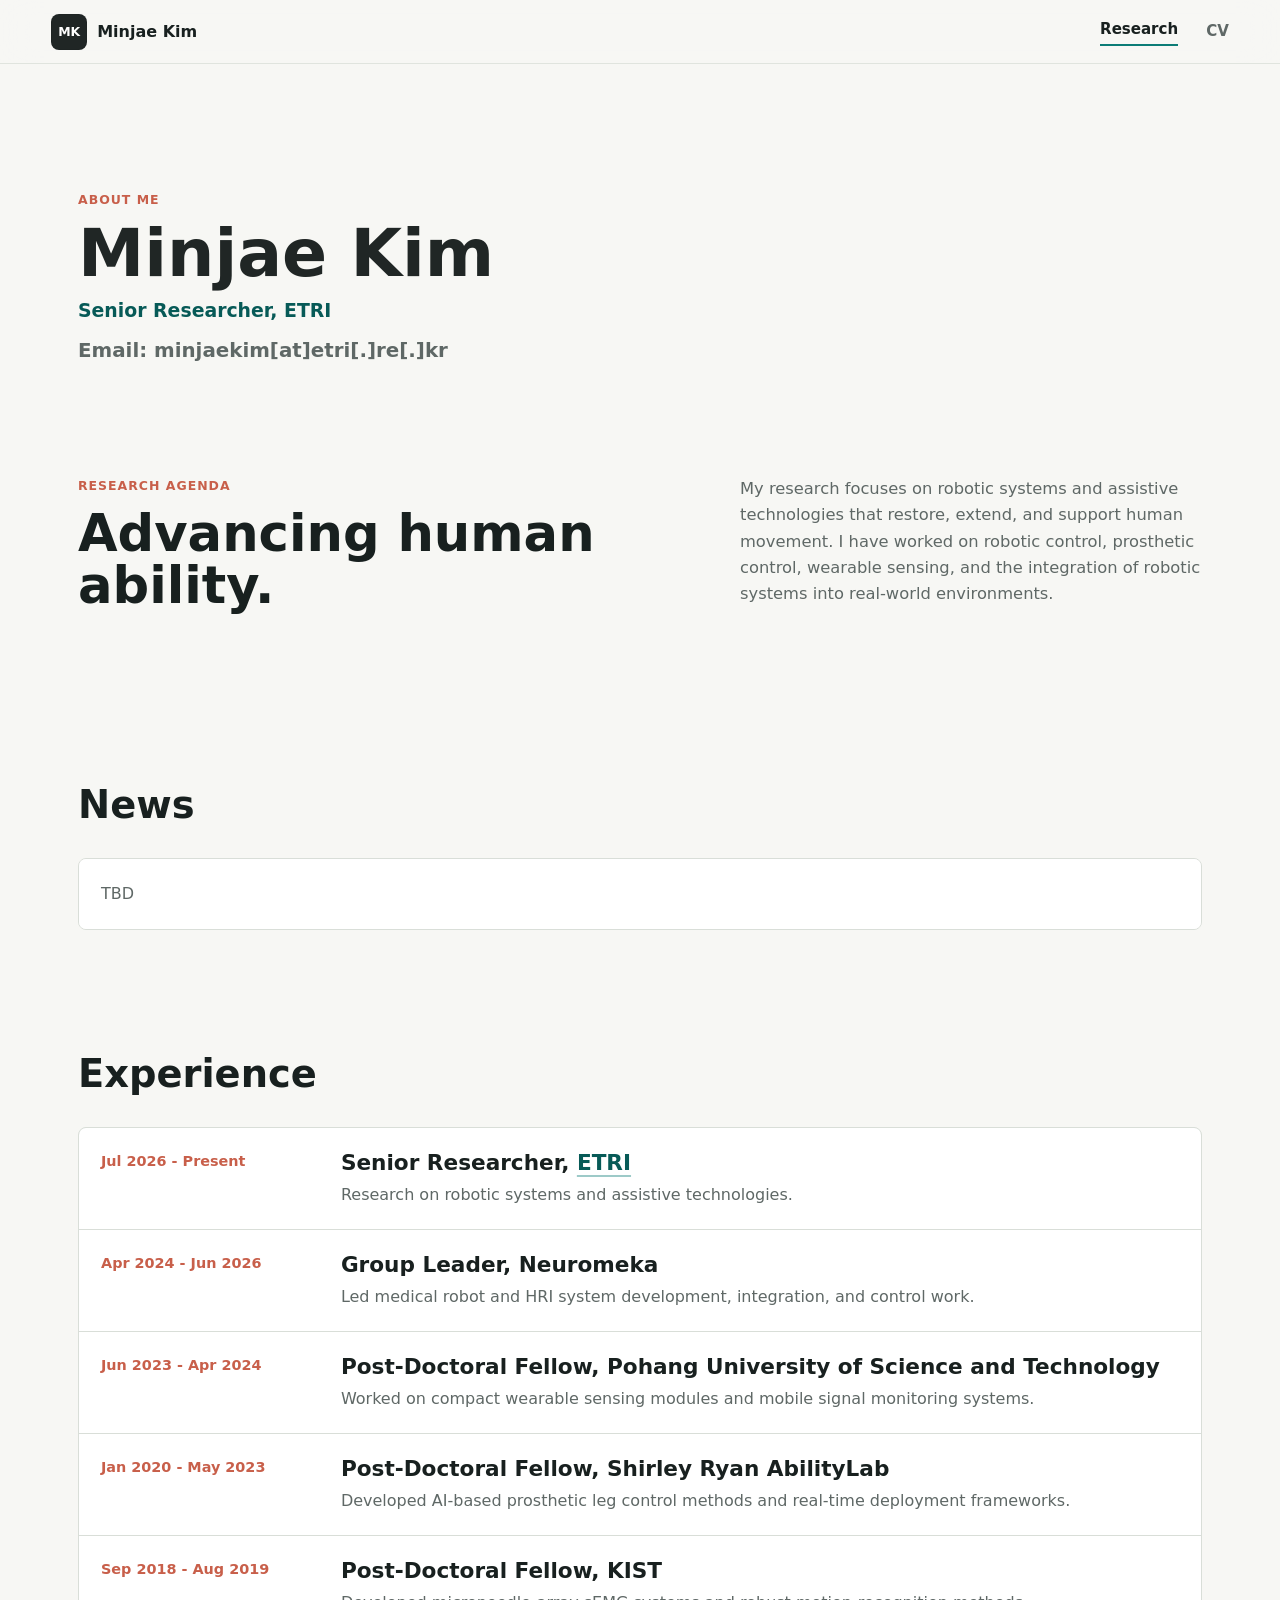
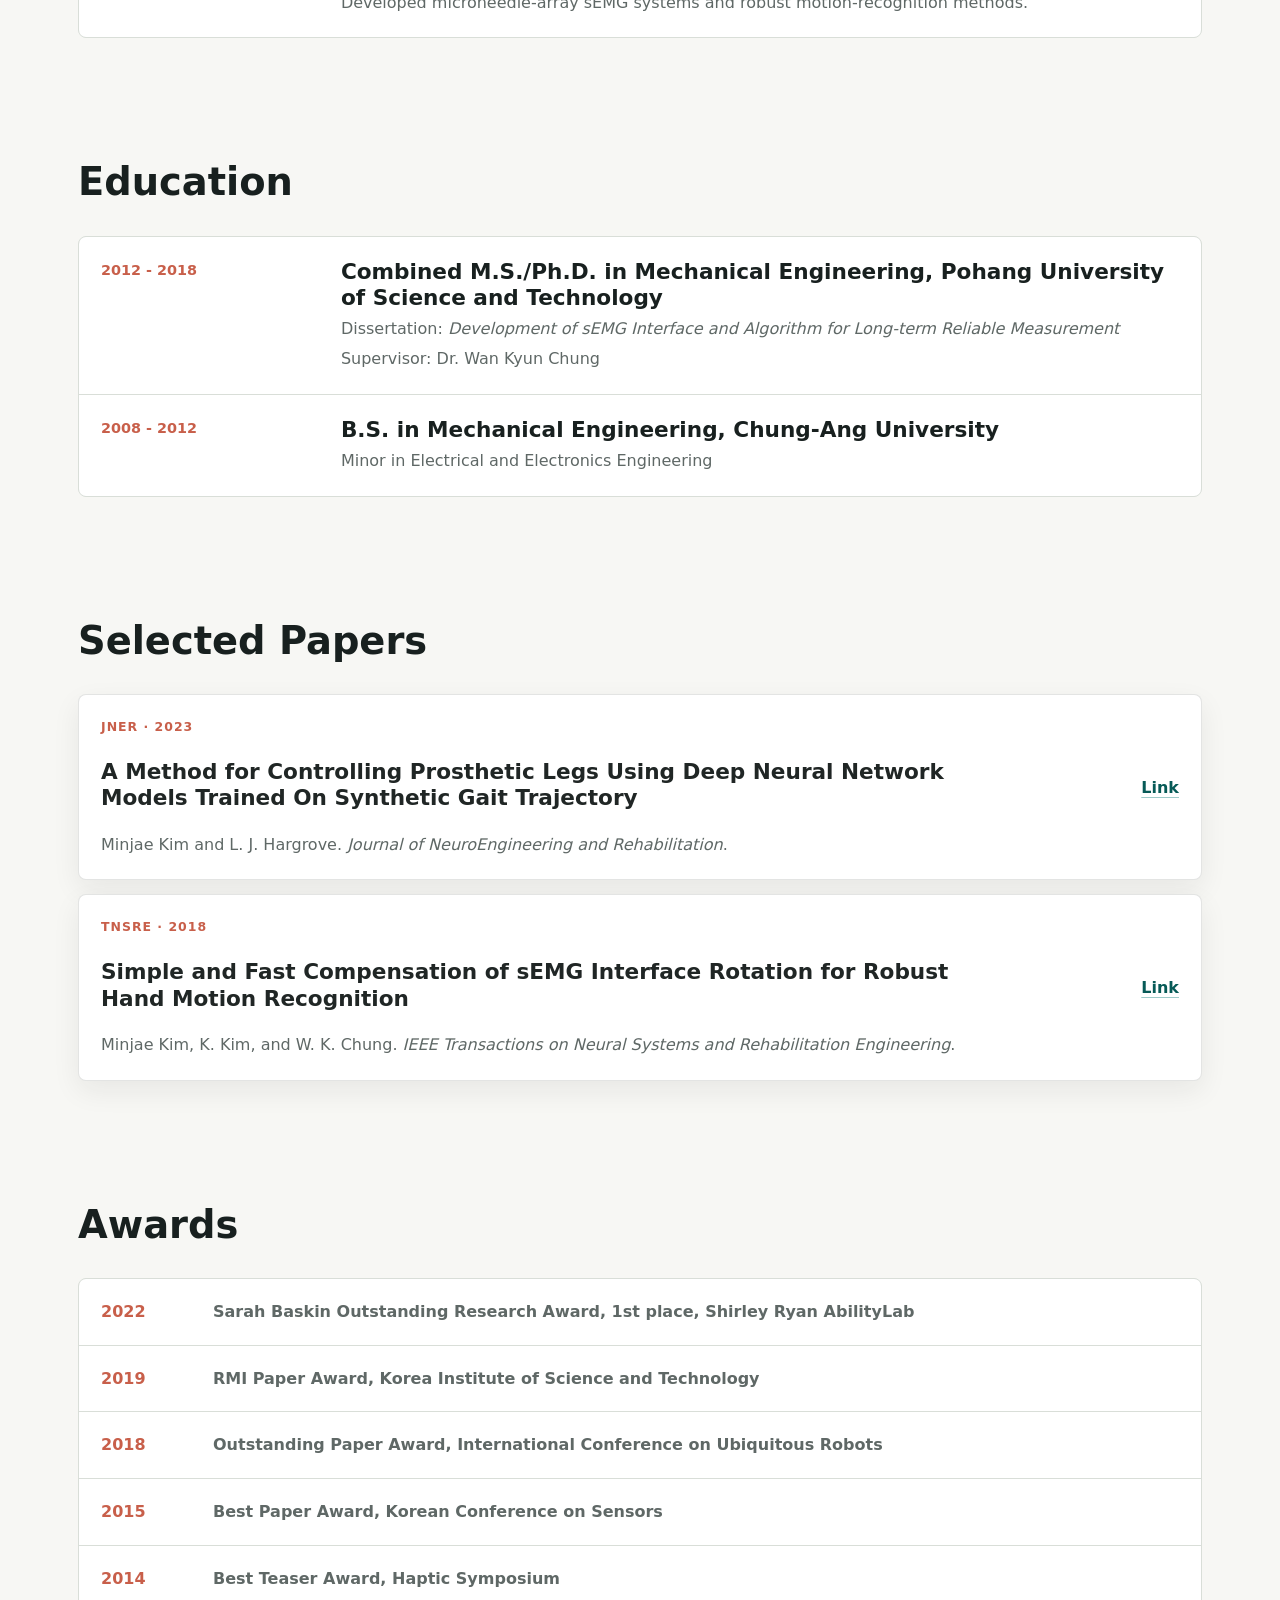
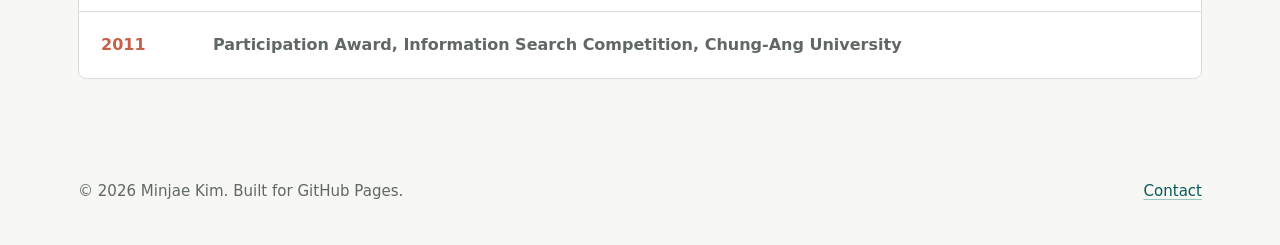
==== research.html @ 0311b047 "ready to publish" ====
<!doctype html>
<html lang="ko">
  <head>
    <meta charset="utf-8">
    <meta name="viewport" content="width=device-width, initial-scale=1">
    <meta
      name="description"
      content="Research profile for Minjae Kim, Senior Researcher at ETRI."
    >
    <title>Research | Minjae Kim</title>
    <link rel="icon" href="assets/favicon.svg" type="image/svg+xml">
    <link rel="stylesheet" href="styles.css">
  </head>
  <body>
    <header class="site-header">
      <a class="brand" href="index.html" aria-label="Home">
        <span class="brand-mark">MK</span>
        <span>Minjae Kim</span>
      </a>
      <nav class="site-nav" aria-label="Primary navigation">
        <a class="is-active" href="research.html" aria-current="page">Research</a>
        <a href="docs/MinjaeKim_CV.md">CV</a>
      </nav>
    </header>

    <main>
      <section class="page-hero about-hero identity-hero" aria-labelledby="about-title">
        <div>
          <p class="eyebrow">About Me</p>
          <h1 id="about-title">Minjae Kim</h1>
          <p class="role-line">Senior Researcher, ETRI</p>
          <p class="email-line">Email: minjaekim[at]etri[.]re[.]kr</p>
        </div>
      </section>

      <section class="section page-section compact-section" id="agenda" aria-labelledby="agenda-title">
        <div class="section-heading">
          <div>
            <div class="section-kicker">Research Agenda</div>
            <h2 id="agenda-title">Advancing human ability.</h2>
          </div>
          <p>
            My research focuses on robotic systems and assistive technologies that restore,
            extend, and support human movement. I have worked on robotic control, prosthetic
            control, wearable sensing, and the integration of robotic systems into real-world
            environments.
          </p>
        </div>
      </section>

      <section class="section page-section compact-section" id="news" aria-labelledby="news-title">
        <div class="section-heading compact-heading">
          <div>
            <h2 id="news-title">News</h2>
          </div>
        </div>
        <div class="profile-list simple-list">
          <article>
            <p>TBD</p>
          </article>
        </div>
      </section>

      <section class="section page-section compact-section" id="experience" aria-labelledby="experience-title">
        <div class="section-heading compact-heading">
          <div>
            <h2 id="experience-title">Experience</h2>
          </div>
        </div>
        <div class="profile-list">
          <article>
            <span>Jul 2026 - Present</span>
            <div>
              <h3>Senior Researcher, <a href="https://etri.re.kr/eng/main/main.etri">ETRI</a></h3>
              <p>Research on robotic systems and assistive technologies.</p>
            </div>
          </article>
          <article>
            <span>Apr 2024 - Jun 2026</span>
            <div>
              <h3>Group Leader, Neuromeka</h3>
              <p>Led medical robot and HRI system development, integration, and control work.</p>
            </div>
          </article>
          <article>
            <span>Jun 2023 - Apr 2024</span>
            <div>
              <h3>Post-Doctoral Fellow, Pohang University of Science and Technology</h3>
              <p>Worked on compact wearable sensing modules and mobile signal monitoring systems.</p>
            </div>
          </article>
          <article>
            <span>Jan 2020 - May 2023</span>
            <div>
              <h3>Post-Doctoral Fellow, Shirley Ryan AbilityLab</h3>
              <p>Developed AI-based prosthetic leg control methods and real-time deployment frameworks.</p>
            </div>
          </article>
          <article>
            <span>Sep 2018 - Aug 2019</span>
            <div>
              <h3>Post-Doctoral Fellow, KIST</h3>
              <p>Developed microneedle-array sEMG systems and robust motion-recognition methods.</p>
            </div>
          </article>
        </div>
      </section>

      <section class="section page-section compact-section" id="education" aria-labelledby="education-title">
        <div class="section-heading compact-heading">
          <div>
            <h2 id="education-title">Education</h2>
          </div>
        </div>
        <div class="profile-list">
          <article>
            <span>2012 - 2018</span>
            <div>
              <h3>Combined M.S./Ph.D. in Mechanical Engineering, Pohang University of Science and Technology</h3>
              <p>Dissertation: <em>Development of sEMG Interface and Algorithm for Long-term Reliable Measurement</em></p>
              <p>Supervisor: Dr. Wan Kyun Chung</p>
            </div>
          </article>
          <article>
            <span>2008 - 2012</span>
            <div>
              <h3>B.S. in Mechanical Engineering, Chung-Ang University</h3>
              <p>Minor in Electrical and Electronics Engineering</p>
            </div>
          </article>
        </div>
      </section>

      <section class="section page-section compact-section" id="selected-papers" aria-labelledby="papers-title">
        <div class="section-heading compact-heading">
          <div>
            <h2 id="papers-title">Selected Papers</h2>
          </div>
        </div>

        <div class="publication-list">
          <article class="publication-card">
            <div class="publication-meta">JNER · 2023</div>
            <h3>A Method for Controlling Prosthetic Legs Using Deep Neural Network Models Trained On Synthetic Gait Trajectory</h3>
            <p>
              Minjae Kim and L. J. Hargrove. <em>Journal of NeuroEngineering and Rehabilitation</em>.
            </p>
            <div class="publication-links">
              <a href="https://link.springer.com/article/10.1186/s12984-023-01232-6">Link</a>
            </div>
          </article>
          <article class="publication-card">
            <div class="publication-meta">TNSRE · 2018</div>
            <h3>Simple and Fast Compensation of sEMG Interface Rotation for Robust Hand Motion Recognition</h3>
            <p>
              Minjae Kim, K. Kim, and W. K. Chung. <em>IEEE Transactions on Neural Systems and Rehabilitation Engineering</em>.
            </p>
            <div class="publication-links">
              <a href="https://ieeexplore.ieee.org/document/8513842/">Link</a>
            </div>
          </article>
        </div>
      </section>

      <section class="section page-section compact-section" id="awards" aria-labelledby="awards-title">
        <div class="section-heading compact-heading">
          <div>
            <h2 id="awards-title">Awards</h2>
          </div>
        </div>
        <div class="award-list">
          <article>
            <span>2022</span>
            <p>Sarah Baskin Outstanding Research Award, 1st place, Shirley Ryan AbilityLab</p>
          </article>
          <article>
            <span>2019</span>
            <p>RMI Paper Award, Korea Institute of Science and Technology</p>
          </article>
          <article>
            <span>2018</span>
            <p>Outstanding Paper Award, International Conference on Ubiquitous Robots</p>
          </article>
          <article>
            <span>2015</span>
            <p>Best Paper Award, Korean Conference on Sensors</p>
          </article>
          <article>
            <span>2014</span>
            <p>Best Teaser Award, Haptic Symposium</p>
          </article>
          <article>
            <span>2011</span>
            <p>Participation Award, Information Search Competition, Chung-Ang University</p>
          </article>
        </div>
      </section>
    </main>

    <footer class="site-footer">
      <p>© 2026 Minjae Kim. Built for GitHub Pages.</p>
      <a href="index.html#contact">Contact</a>
    </footer>
  </body>
</html>
---- styles.css ----
:root {
  color-scheme: light;
  --bg: #f7f7f4;
  --surface: #ffffff;
  --ink: #18201f;
  --muted: #5f6866;
  --line: #d9ded8;
  --teal: #0c7c76;
  --teal-deep: #075a57;
  --coral: #c85f4a;
  --gold: #b8872f;
  --charcoal: #202625;
  --shadow: 0 18px 45px rgba(24, 32, 31, 0.12);
  --max-width: 1180px;
}

* {
  box-sizing: border-box;
}

html {
  scroll-behavior: smooth;
}

body {
  margin: 0;
  background: var(--bg);
  color: var(--ink);
  font-family:
    Inter, ui-sans-serif, system-ui, -apple-system, BlinkMacSystemFont, "Segoe UI",
    sans-serif;
  line-height: 1.6;
}

body::selection {
  background: rgba(12, 124, 118, 0.24);
}

a {
  color: inherit;
  text-decoration-color: rgba(12, 124, 118, 0.4);
  text-underline-offset: 0.22em;
}

img {
  max-width: 100%;
}

.site-header {
  position: sticky;
  top: 0;
  z-index: 20;
  display: flex;
  align-items: center;
  justify-content: space-between;
  gap: 24px;
  min-height: 64px;
  padding: 12px clamp(18px, 4vw, 56px);
  background: rgba(247, 247, 244, 0.9);
  border-bottom: 1px solid rgba(217, 222, 216, 0.78);
  backdrop-filter: blur(18px);
}

.brand {
  display: inline-flex;
  align-items: center;
  gap: 10px;
  font-weight: 800;
  letter-spacing: 0;
  text-decoration: none;
}

.brand-mark {
  display: grid;
  width: 36px;
  height: 36px;
  place-items: center;
  border: 1px solid rgba(24, 32, 31, 0.18);
  border-radius: 8px;
  background: var(--charcoal);
  color: #ffffff;
  font-size: 0.78rem;
}

.site-nav {
  display: flex;
  align-items: center;
  justify-content: flex-end;
  gap: clamp(12px, 2.5vw, 28px);
  font-size: 0.94rem;
  font-weight: 650;
  color: var(--muted);
}

.site-nav a {
  text-decoration: none;
}

.site-nav a:hover {
  color: var(--ink);
}

.site-nav a.is-active {
  color: var(--ink);
}

.site-nav a.is-active::after {
  display: block;
  width: 100%;
  height: 2px;
  margin-top: 3px;
  background: var(--teal);
  content: "";
}

.hero {
  position: relative;
  isolation: isolate;
  display: grid;
  grid-template-columns: minmax(0, 1fr) minmax(280px, 370px);
  gap: clamp(24px, 5vw, 72px);
  align-items: end;
  min-height: calc(78svh - 64px);
  padding: clamp(44px, 7vw, 76px) clamp(18px, 5vw, 72px) clamp(34px, 5vw, 56px);
  overflow: hidden;
  color: #ffffff;
}

.hero-media,
.hero-overlay {
  position: absolute;
  inset: 0;
  z-index: -2;
}

.hero-media {
  background-image: url("assets/research-hero.png");
  background-position: center;
  background-size: cover;
  transform: scale(1.02);
}

.hero-overlay {
  z-index: -1;
  background:
    linear-gradient(90deg, rgba(8, 18, 18, 0.82) 0%, rgba(8, 18, 18, 0.53) 45%, rgba(8, 18, 18, 0.18) 100%),
    linear-gradient(0deg, rgba(8, 18, 18, 0.46), rgba(8, 18, 18, 0.05) 56%);
}

.hero-content {
  max-width: 790px;
}

.eyebrow,
.section-kicker,
.publication-meta,
.project-status {
  margin: 0 0 12px;
  color: var(--coral);
  font-size: 0.78rem;
  font-weight: 850;
  letter-spacing: 0.08em;
  text-transform: uppercase;
}

.hero .eyebrow {
  color: #ffd58f;
}

h1,
h2,
h3,
p {
  margin-top: 0;
}

h1 {
  max-width: 900px;
  margin-bottom: 22px;
  font-size: clamp(2.55rem, 5.2vw, 5rem);
  line-height: 0.95;
  letter-spacing: 0;
}

h2 {
  margin-bottom: 16px;
  font-size: clamp(2rem, 4vw, 4.2rem);
  line-height: 1;
  letter-spacing: 0;
}

h3 {
  margin-bottom: 10px;
  font-size: clamp(1.1rem, 1.7vw, 1.35rem);
  line-height: 1.22;
  letter-spacing: 0;
}

.hero-copy {
  max-width: 680px;
  margin-bottom: 30px;
  color: rgba(255, 255, 255, 0.86);
  font-size: clamp(1.04rem, 1.8vw, 1.25rem);
}

.hero-actions,
.contact-actions {
  display: flex;
  flex-wrap: wrap;
  gap: 12px;
}

.button {
  display: inline-flex;
  align-items: center;
  justify-content: center;
  min-height: 46px;
  padding: 12px 18px;
  border: 1px solid transparent;
  border-radius: 8px;
  font-weight: 800;
  text-decoration: none;
  transition:
    transform 160ms ease,
    background-color 160ms ease,
    border-color 160ms ease;
}

.button:hover {
  transform: translateY(-2px);
}

.button-primary {
  background: var(--teal);
  color: #ffffff;
  box-shadow: 0 12px 24px rgba(12, 124, 118, 0.26);
}

.button-primary:hover {
  background: var(--teal-deep);
}

.button-secondary {
  border-color: rgba(255, 255, 255, 0.36);
  background: rgba(255, 255, 255, 0.14);
  color: #ffffff;
  backdrop-filter: blur(14px);
}

.contact-section .button-secondary {
  border-color: rgba(24, 32, 31, 0.15);
  background: #ffffff;
  color: var(--ink);
}

.hero-panel {
  padding: 22px;
  border: 1px solid rgba(255, 255, 255, 0.22);
  border-radius: 8px;
  background: rgba(12, 20, 20, 0.56);
  box-shadow: var(--shadow);
  backdrop-filter: blur(18px);
}

.hero-panel dl {
  display: grid;
  gap: 18px;
  margin: 0;
}

.hero-panel div {
  padding-bottom: 18px;
  border-bottom: 1px solid rgba(255, 255, 255, 0.16);
}

.hero-panel div:last-child {
  padding-bottom: 0;
  border-bottom: 0;
}

.hero-panel dt {
  margin-bottom: 5px;
  color: #ffd58f;
  font-size: 0.74rem;
  font-weight: 850;
  letter-spacing: 0.08em;
  text-transform: uppercase;
}

.hero-panel dd {
  margin: 0;
  color: rgba(255, 255, 255, 0.88);
}

.overview {
  display: grid;
  grid-template-columns: repeat(3, 1fr);
  gap: 1px;
  max-width: var(--max-width);
  margin: 0 auto;
  padding: 1px;
  background: var(--line);
  transform: translateY(-20px);
}

.metric {
  min-height: 116px;
  padding: 24px;
  background: var(--surface);
}

.metric strong {
  display: block;
  color: var(--teal);
  font-size: clamp(2rem, 4vw, 3.15rem);
  line-height: 0.95;
}

.metric span {
  color: var(--muted);
  font-weight: 650;
}

.section {
  max-width: var(--max-width);
  margin: 0 auto;
  padding: clamp(64px, 9vw, 112px) clamp(18px, 3vw, 28px);
}

.page-hero {
  display: grid;
  grid-template-columns: minmax(0, 0.95fr) minmax(280px, 0.65fr);
  gap: clamp(28px, 6vw, 84px);
  align-items: end;
  max-width: var(--max-width);
  margin: 0 auto;
  padding: clamp(64px, 10vw, 126px) clamp(18px, 3vw, 28px) clamp(42px, 7vw, 82px);
}

.page-hero h1 {
  margin-bottom: 0;
  color: var(--charcoal);
}

.page-hero p:last-child {
  margin-bottom: 0;
  color: var(--muted);
  font-size: clamp(1.02rem, 1.7vw, 1.24rem);
}

.about-hero {
  padding-bottom: clamp(34px, 5vw, 58px);
}

.identity-hero {
  grid-template-columns: 1fr;
}

.role-line {
  margin: 10px 0 0;
  color: var(--teal-deep);
  font-size: clamp(1rem, 1.5vw, 1.18rem);
  font-weight: 850;
}

.email-line {
  margin: 10px 0 0;
  color: var(--muted);
  font-size: clamp(1rem, 1.3vw, 1.12rem);
  font-weight: 700;
}

.page-section {
  padding-top: clamp(34px, 5vw, 64px);
}

.compact-section {
  padding-top: clamp(30px, 4vw, 54px);
  padding-bottom: clamp(42px, 6vw, 74px);
}

.band {
  max-width: none;
  padding-inline: max(clamp(18px, 5vw, 72px), calc((100vw - var(--max-width)) / 2 + 28px));
  background: #e9eeee;
}

.intro-section {
  padding-top: clamp(46px, 5vw, 72px);
}

.intro-grid,
.section-heading,
.split-section,
.contact-section {
  display: grid;
  grid-template-columns: minmax(0, 0.95fr) minmax(280px, 0.75fr);
  gap: clamp(28px, 6vw, 84px);
  align-items: start;
}

.intro-copy {
  color: var(--muted);
  font-size: 1.04rem;
}

.inline-actions {
  display: flex;
  flex-wrap: wrap;
  gap: 12px 18px;
  margin-top: 24px;
  font-weight: 850;
}

.inline-actions a {
  color: var(--teal-deep);
}

.section-heading {
  margin-bottom: 34px;
}

.compact-heading h2 {
  margin-bottom: 0;
  font-size: clamp(1.75rem, 3vw, 2.8rem);
}

.section-heading p {
  max-width: 520px;
  color: var(--muted);
  font-size: 1.02rem;
}

.research-grid,
.project-grid {
  display: grid;
  grid-template-columns: repeat(3, 1fr);
  gap: 16px;
}

.research-card,
.project-card,
.publication-card {
  border: 1px solid rgba(24, 32, 31, 0.12);
  border-radius: 8px;
  background: var(--surface);
  box-shadow: 0 10px 28px rgba(24, 32, 31, 0.07);
}

.research-card,
.project-card {
  min-height: 250px;
  padding: 26px;
}

.research-card {
  display: flex;
  flex-direction: column;
}

.research-card h3,
.project-card h3,
.publication-card h3 {
  color: var(--charcoal);
}

.research-card p,
.project-card p,
.publication-card p,
.timeline p,
.contact-section p {
  color: var(--muted);
}

.card-index {
  margin-bottom: auto;
  color: var(--gold);
  font-size: 0.86rem;
  font-weight: 900;
}

.filter-control {
  display: inline-grid;
  grid-template-columns: repeat(3, minmax(90px, 1fr));
  gap: 4px;
  width: min(100%, 360px);
  padding: 4px;
  border: 1px solid rgba(24, 32, 31, 0.13);
  border-radius: 8px;
  background: #ffffff;
}

.filter-button {
  min-height: 38px;
  border: 0;
  border-radius: 6px;
  background: transparent;
  color: var(--muted);
  font: inherit;
  font-size: 0.9rem;
  font-weight: 800;
  cursor: pointer;
}

.filter-button.is-active {
  background: var(--charcoal);
  color: #ffffff;
}

.publication-list {
  display: grid;
  gap: 14px;
}

.publication-card {
  display: grid;
  grid-template-columns: minmax(0, 1fr) auto;
  gap: 10px 24px;
  align-items: start;
  padding: 22px;
}

.publication-card.is-hidden {
  display: none;
}

.publication-card > .publication-meta,
.publication-card > h3,
.publication-card > p {
  grid-column: 1;
}

.publication-card p {
  margin-bottom: 0;
}

.publication-links {
  display: flex;
  flex-wrap: wrap;
  grid-column: 2;
  grid-row: 1 / span 3;
  justify-content: flex-end;
  gap: 12px;
  min-width: 150px;
  align-self: center;
  font-weight: 800;
}

.publication-links a,
.project-card a,
.site-footer a {
  color: var(--teal-deep);
}

.project-card {
  display: flex;
  flex-direction: column;
}

.project-status {
  color: var(--gold);
}

.project-card a {
  margin-top: auto;
  font-weight: 850;
}

.timeline {
  display: grid;
  gap: 1px;
  background: var(--line);
  border: 1px solid var(--line);
}

.timeline article {
  display: grid;
  grid-template-columns: 76px minmax(0, 1fr);
  gap: 18px;
  padding: 22px;
  background: var(--surface);
}

.timeline time {
  color: var(--coral);
  font-weight: 900;
}

.timeline h3 {
  margin-bottom: 4px;
}

.timeline p {
  margin-bottom: 0;
}

.profile-list {
  display: grid;
  gap: 1px;
  overflow: hidden;
  border: 1px solid var(--line);
  border-radius: 8px;
  background: var(--line);
}

.profile-list article {
  display: grid;
  grid-template-columns: minmax(128px, 0.26fr) minmax(0, 1fr);
  gap: 22px;
  align-items: start;
  padding: 22px;
  background: var(--surface);
}

.profile-list span {
  color: var(--coral);
  font-size: 0.9rem;
  font-weight: 900;
}

.profile-list h3 {
  margin-bottom: 5px;
}

.profile-list p {
  margin-bottom: 0;
  color: var(--muted);
}

.profile-list p + p {
  margin-top: 4px;
}

.profile-list a {
  color: var(--teal-deep);
}

.simple-list article {
  display: block;
}

.award-list {
  display: grid;
  gap: 1px;
  overflow: hidden;
  border: 1px solid var(--line);
  border-radius: 8px;
  background: var(--line);
}

.award-list article {
  display: grid;
  grid-template-columns: 92px minmax(0, 1fr);
  gap: 20px;
  align-items: start;
  padding: 20px 22px;
  background: var(--surface);
}

.award-list span {
  color: var(--coral);
  font-weight: 900;
}

.award-list p {
  margin: 0;
  color: var(--muted);
  font-weight: 650;
}

.contact-section {
  margin: 0 auto clamp(44px, 6vw, 72px);
  max-width: var(--max-width);
  padding: clamp(42px, 6vw, 64px) clamp(22px, 5vw, 56px);
  border-radius: 8px;
  background: var(--charcoal);
  color: #ffffff;
}

.page-contact {
  margin-top: clamp(18px, 4vw, 48px);
}

.home-contact h2 {
  font-size: clamp(1.35rem, 2.3vw, 2rem);
  line-height: 1.15;
}

.contact-section .section-kicker {
  color: #ffd58f;
}

.contact-section p {
  max-width: 620px;
  color: rgba(255, 255, 255, 0.72);
}

.contact-actions {
  align-self: end;
  justify-content: flex-end;
}

.site-footer {
  display: flex;
  justify-content: space-between;
  gap: 20px;
  max-width: var(--max-width);
  margin: 0 auto;
  padding: 26px clamp(18px, 3vw, 28px) 42px;
  color: var(--muted);
  font-size: 0.94rem;
}

.site-footer p {
  margin: 0;
}

@media (max-width: 940px) {
  .hero,
  .page-hero,
  .intro-grid,
  .section-heading,
  .split-section,
  .contact-section {
    grid-template-columns: 1fr;
  }

  .hero {
    min-height: auto;
    padding-top: 58px;
  }

  .hero-panel {
    max-width: 640px;
  }

  .overview,
  .research-grid,
  .project-grid {
    grid-template-columns: repeat(2, 1fr);
  }

  .publication-card {
    grid-template-columns: 1fr;
  }

  .publication-card > .publication-meta,
  .publication-card > h3,
  .publication-card > p,
  .publication-links {
    grid-column: auto;
    grid-row: auto;
  }

  .publication-links {
    justify-content: flex-start;
  }

  .contact-actions {
    justify-content: flex-start;
  }
}

@media (max-width: 660px) {
  .site-header {
    align-items: flex-start;
    flex-direction: column;
    gap: 12px;
    min-height: 92px;
  }

  .site-nav {
    width: 100%;
    justify-content: space-between;
    gap: 8px;
    font-size: 0.86rem;
  }

  .hero {
    padding-top: 44px;
  }

  h1 {
    font-size: clamp(2.35rem, 12vw, 3.9rem);
  }

  .hero-copy {
    font-size: 1rem;
  }

  .hero-panel {
    padding: 18px;
  }

  .hero-panel {
    display: none;
  }

  .overview,
  .research-grid,
  .project-grid {
    grid-template-columns: 1fr;
  }

  .overview {
    transform: none;
  }

  .metric {
    min-height: 96px;
  }

  .filter-control {
    grid-template-columns: 1fr;
  }

  .timeline article {
    grid-template-columns: 1fr;
    gap: 4px;
  }

  .profile-list article {
    grid-template-columns: 1fr;
    gap: 6px;
  }

  .site-footer {
    flex-direction: column;
  }
}

@media (prefers-reduced-motion: reduce) {
  *,
  *::before,
  *::after {
    scroll-behavior: auto !important;
    transition-duration: 0.001ms !important;
  }
}
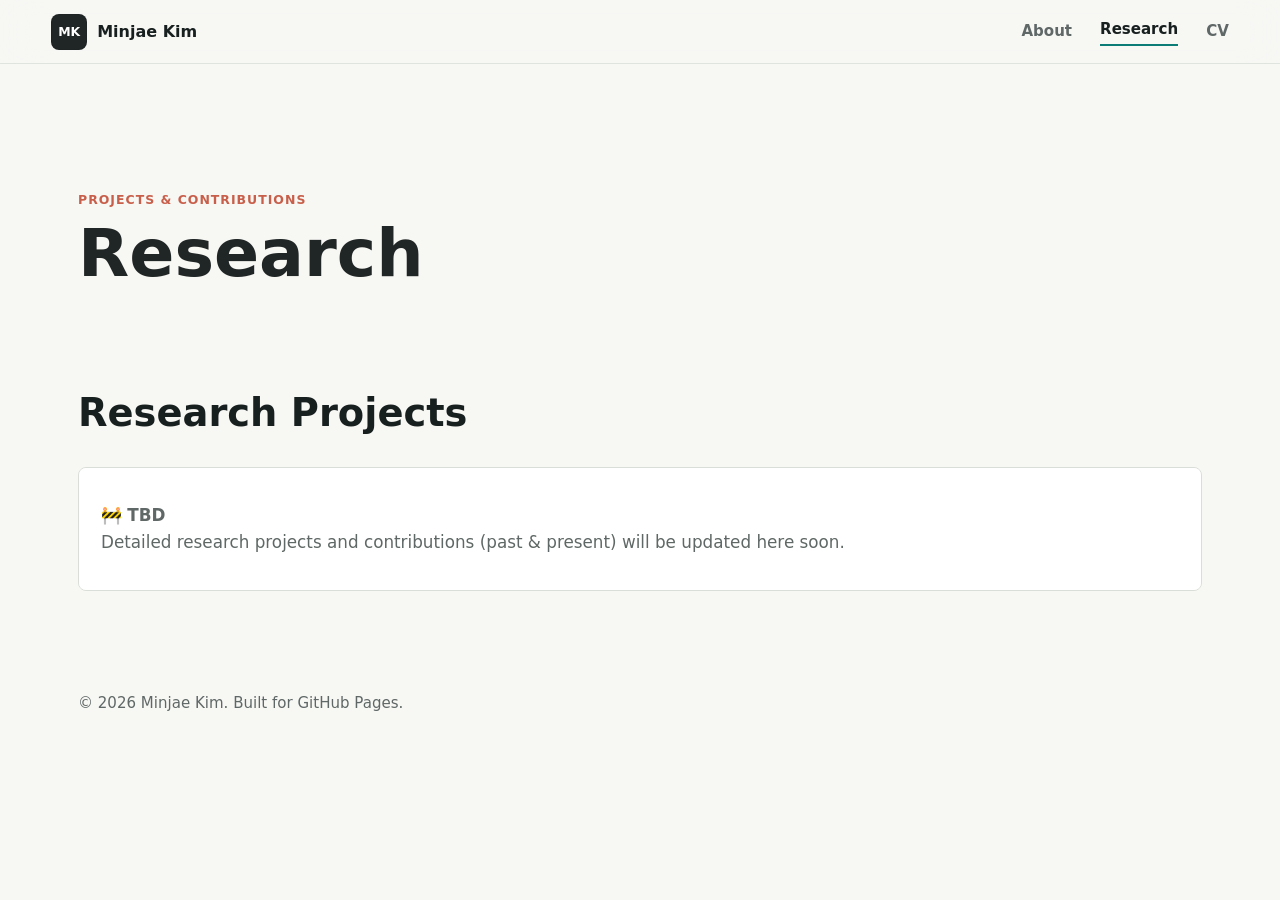
==== commit 99335ae2: "Minor fix" ====
--- a/research.html
+++ b/research.html
@@ -5,7 +5,7 @@
     <meta name="viewport" content="width=device-width, initial-scale=1">
     <meta
       name="description"
-      content="Research profile for Minjae Kim, Senior Researcher at ETRI."
+      content="Research projects and topics by Minjae Kim."
     >
     <title>Research | Minjae Kim</title>
     <link rel="icon" href="assets/favicon.svg" type="image/svg+xml">
@@ -18,180 +18,32 @@
         <span>Minjae Kim</span>
       </a>
       <nav class="site-nav" aria-label="Primary navigation">
+        <a href="index.html">About</a>
         <a class="is-active" href="research.html" aria-current="page">Research</a>
-        <a href="docs/MinjaeKim_CV.md">CV</a>
+        <a href="docs/MinjaeKim_CV.pdf">CV</a>
       </nav>
     </header>
 
     <main>
-      <section class="page-hero about-hero identity-hero" aria-labelledby="about-title">
+      <section class="page-hero about-hero identity-hero" aria-labelledby="research-title">
         <div>
-          <p class="eyebrow">About Me</p>
-          <h1 id="about-title">Minjae Kim</h1>
-          <p class="role-line">Senior Researcher, ETRI</p>
-          <p class="email-line">Email: minjaekim[at]etri[.]re[.]kr</p>
+          <p class="eyebrow">Projects & Contributions</p>
+          <h1 id="research-title">Research</h1>
         </div>
       </section>
 
-      <section class="section page-section compact-section" id="agenda" aria-labelledby="agenda-title">
-        <div class="section-heading">
-          <div>
-            <div class="section-kicker">Research Agenda</div>
-            <h2 id="agenda-title">Advancing human ability.</h2>
-          </div>
-          <p>
-            My research focuses on robotic systems and assistive technologies that restore,
-            extend, and support human movement. I have worked on robotic control, prosthetic
-            control, wearable sensing, and the integration of robotic systems into real-world
-            environments.
-          </p>
-        </div>
-      </section>
-
-      <section class="section page-section compact-section" id="news" aria-labelledby="news-title">
+      <section class="section page-section compact-section" aria-labelledby="tbd-title">
         <div class="section-heading compact-heading">
           <div>
-            <h2 id="news-title">News</h2>
+            <h2 id="tbd-title">Research Projects</h2>
           </div>
         </div>
         <div class="profile-list simple-list">
           <article>
-            <p>TBD</p>
-          </article>
-        </div>
-      </section>
-
-      <section class="section page-section compact-section" id="experience" aria-labelledby="experience-title">
-        <div class="section-heading compact-heading">
-          <div>
-            <h2 id="experience-title">Experience</h2>
-          </div>
-        </div>
-        <div class="profile-list">
-          <article>
-            <span>Jul 2026 - Present</span>
-            <div>
-              <h3>Senior Researcher, <a href="https://etri.re.kr/eng/main/main.etri">ETRI</a></h3>
-              <p>Research on robotic systems and assistive technologies.</p>
-            </div>
-          </article>
-          <article>
-            <span>Apr 2024 - Jun 2026</span>
-            <div>
-              <h3>Group Leader, Neuromeka</h3>
-              <p>Led medical robot and HRI system development, integration, and control work.</p>
-            </div>
-          </article>
-          <article>
-            <span>Jun 2023 - Apr 2024</span>
-            <div>
-              <h3>Post-Doctoral Fellow, Pohang University of Science and Technology</h3>
-              <p>Worked on compact wearable sensing modules and mobile signal monitoring systems.</p>
-            </div>
-          </article>
-          <article>
-            <span>Jan 2020 - May 2023</span>
-            <div>
-              <h3>Post-Doctoral Fellow, Shirley Ryan AbilityLab</h3>
-              <p>Developed AI-based prosthetic leg control methods and real-time deployment frameworks.</p>
-            </div>
-          </article>
-          <article>
-            <span>Sep 2018 - Aug 2019</span>
-            <div>
-              <h3>Post-Doctoral Fellow, KIST</h3>
-              <p>Developed microneedle-array sEMG systems and robust motion-recognition methods.</p>
-            </div>
-          </article>
-        </div>
-      </section>
-
-      <section class="section page-section compact-section" id="education" aria-labelledby="education-title">
-        <div class="section-heading compact-heading">
-          <div>
-            <h2 id="education-title">Education</h2>
-          </div>
-        </div>
-        <div class="profile-list">
-          <article>
-            <span>2012 - 2018</span>
-            <div>
-              <h3>Combined M.S./Ph.D. in Mechanical Engineering, Pohang University of Science and Technology</h3>
-              <p>Dissertation: <em>Development of sEMG Interface and Algorithm for Long-term Reliable Measurement</em></p>
-              <p>Supervisor: Dr. Wan Kyun Chung</p>
-            </div>
-          </article>
-          <article>
-            <span>2008 - 2012</span>
-            <div>
-              <h3>B.S. in Mechanical Engineering, Chung-Ang University</h3>
-              <p>Minor in Electrical and Electronics Engineering</p>
-            </div>
-          </article>
-        </div>
-      </section>
-
-      <section class="section page-section compact-section" id="selected-papers" aria-labelledby="papers-title">
-        <div class="section-heading compact-heading">
-          <div>
-            <h2 id="papers-title">Selected Papers</h2>
-          </div>
-        </div>
-
-        <div class="publication-list">
-          <article class="publication-card">
-            <div class="publication-meta">JNER · 2023</div>
-            <h3>A Method for Controlling Prosthetic Legs Using Deep Neural Network Models Trained On Synthetic Gait Trajectory</h3>
-            <p>
-              Minjae Kim and L. J. Hargrove. <em>Journal of NeuroEngineering and Rehabilitation</em>.
+            <p style="font-size: 1.05rem; color: var(--muted); padding: 12px 0;">
+              🚧 <strong>TBD</strong><br>
+              Detailed research projects and contributions (past &amp; present) will be updated here soon.
             </p>
-            <div class="publication-links">
-              <a href="https://link.springer.com/article/10.1186/s12984-023-01232-6">Link</a>
-            </div>
-          </article>
-          <article class="publication-card">
-            <div class="publication-meta">TNSRE · 2018</div>
-            <h3>Simple and Fast Compensation of sEMG Interface Rotation for Robust Hand Motion Recognition</h3>
-            <p>
-              Minjae Kim, K. Kim, and W. K. Chung. <em>IEEE Transactions on Neural Systems and Rehabilitation Engineering</em>.
-            </p>
-            <div class="publication-links">
-              <a href="https://ieeexplore.ieee.org/document/8513842/">Link</a>
-            </div>
-          </article>
-        </div>
-      </section>
-
-      <section class="section page-section compact-section" id="awards" aria-labelledby="awards-title">
-        <div class="section-heading compact-heading">
-          <div>
-            <h2 id="awards-title">Awards</h2>
-          </div>
-        </div>
-        <div class="award-list">
-          <article>
-            <span>2022</span>
-            <p>Sarah Baskin Outstanding Research Award, 1st place, Shirley Ryan AbilityLab</p>
-          </article>
-          <article>
-            <span>2019</span>
-            <p>RMI Paper Award, Korea Institute of Science and Technology</p>
-          </article>
-          <article>
-            <span>2018</span>
-            <p>Outstanding Paper Award, International Conference on Ubiquitous Robots</p>
-          </article>
-          <article>
-            <span>2015</span>
-            <p>Best Paper Award, Korean Conference on Sensors</p>
-          </article>
-          <article>
-            <span>2014</span>
-            <p>Best Teaser Award, Haptic Symposium</p>
-          </article>
-          <article>
-            <span>2011</span>
-            <p>Participation Award, Information Search Competition, Chung-Ang University</p>
           </article>
         </div>
       </section>
@@ -199,7 +51,6 @@
 
     <footer class="site-footer">
       <p>© 2026 Minjae Kim. Built for GitHub Pages.</p>
-      <a href="index.html#contact">Contact</a>
     </footer>
   </body>
 </html>
--- a/styles.css
+++ b/styles.css
@@ -420,6 +420,10 @@
   margin-bottom: 34px;
 }
 
+.section-heading.single-column {
+  grid-template-columns: 1fr;
+}
+
 .compact-heading h2 {
   margin-bottom: 0;
   font-size: clamp(1.75rem, 3vw, 2.8rem);
@@ -429,6 +433,11 @@
   max-width: 520px;
   color: var(--muted);
   font-size: 1.02rem;
+}
+
+.section-heading.single-column p {
+  max-width: 760px;
+  margin-top: 14px;
 }
 
 .research-grid,
